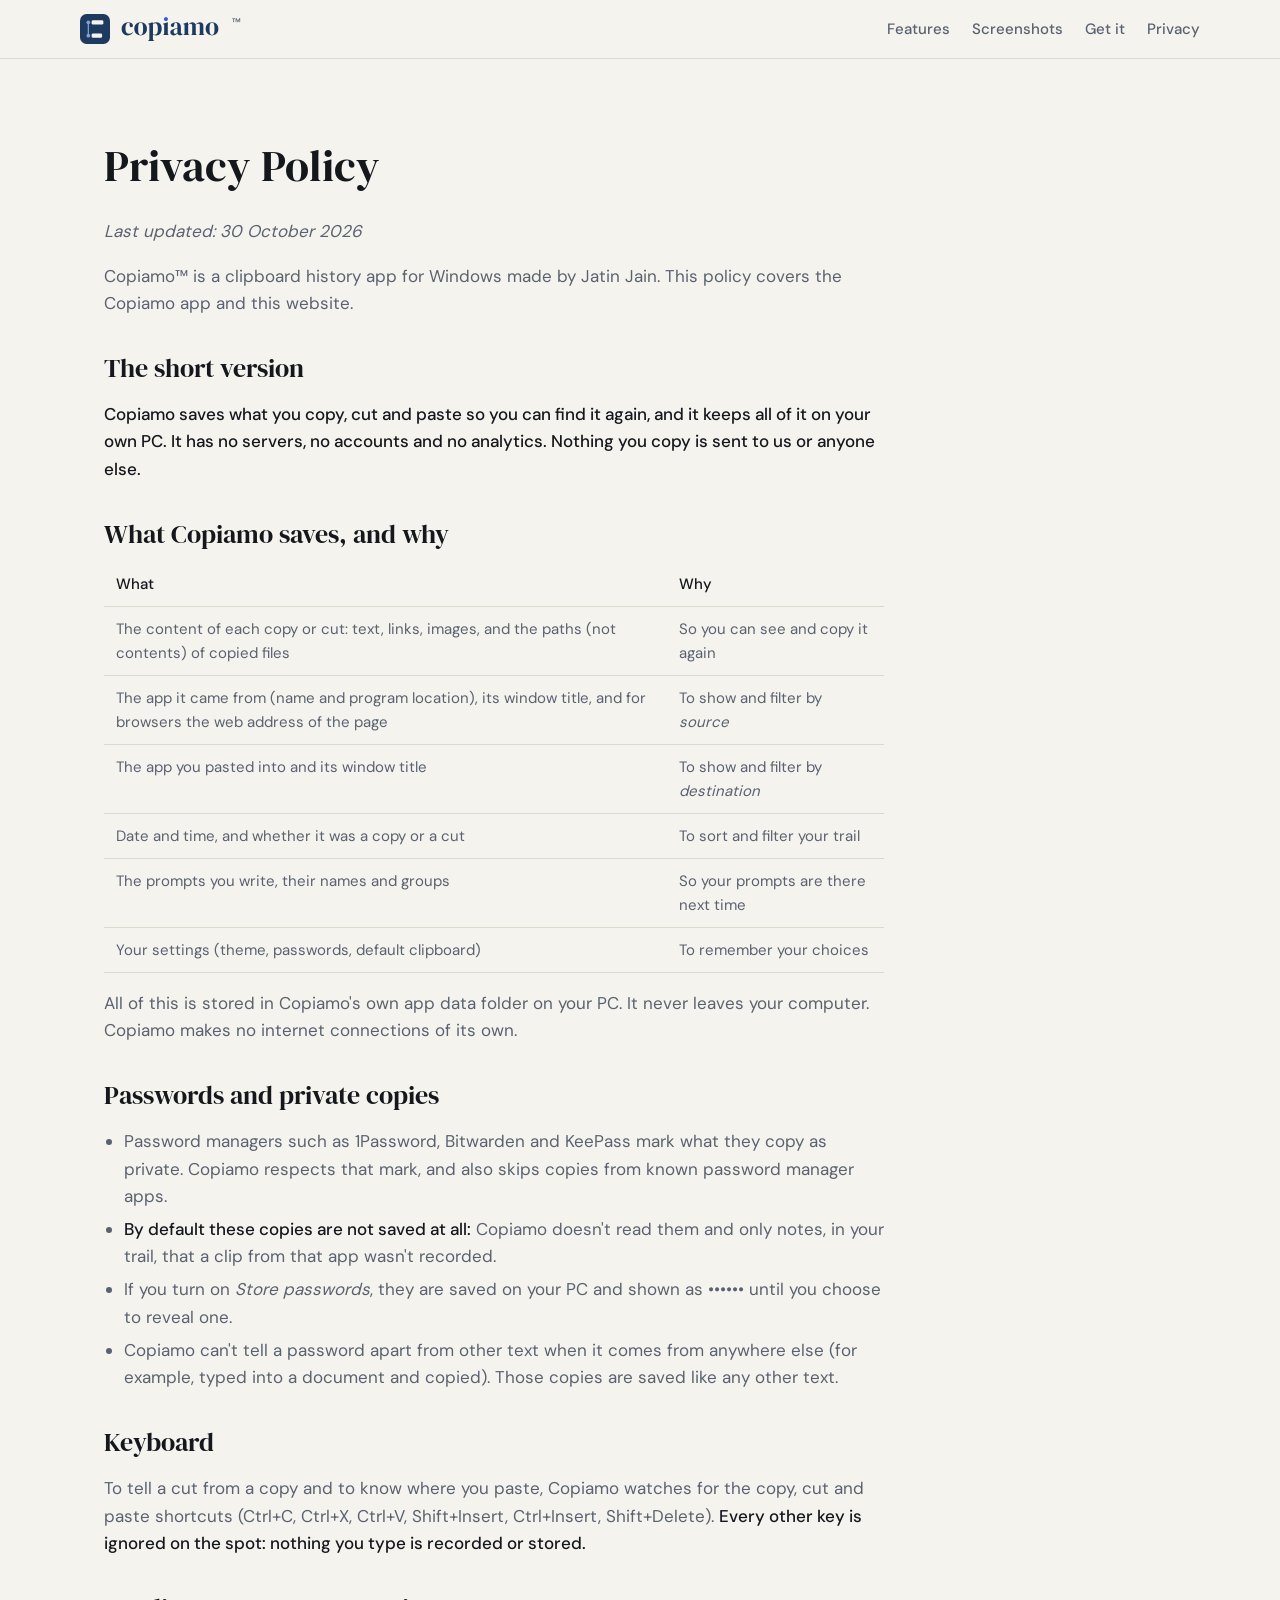
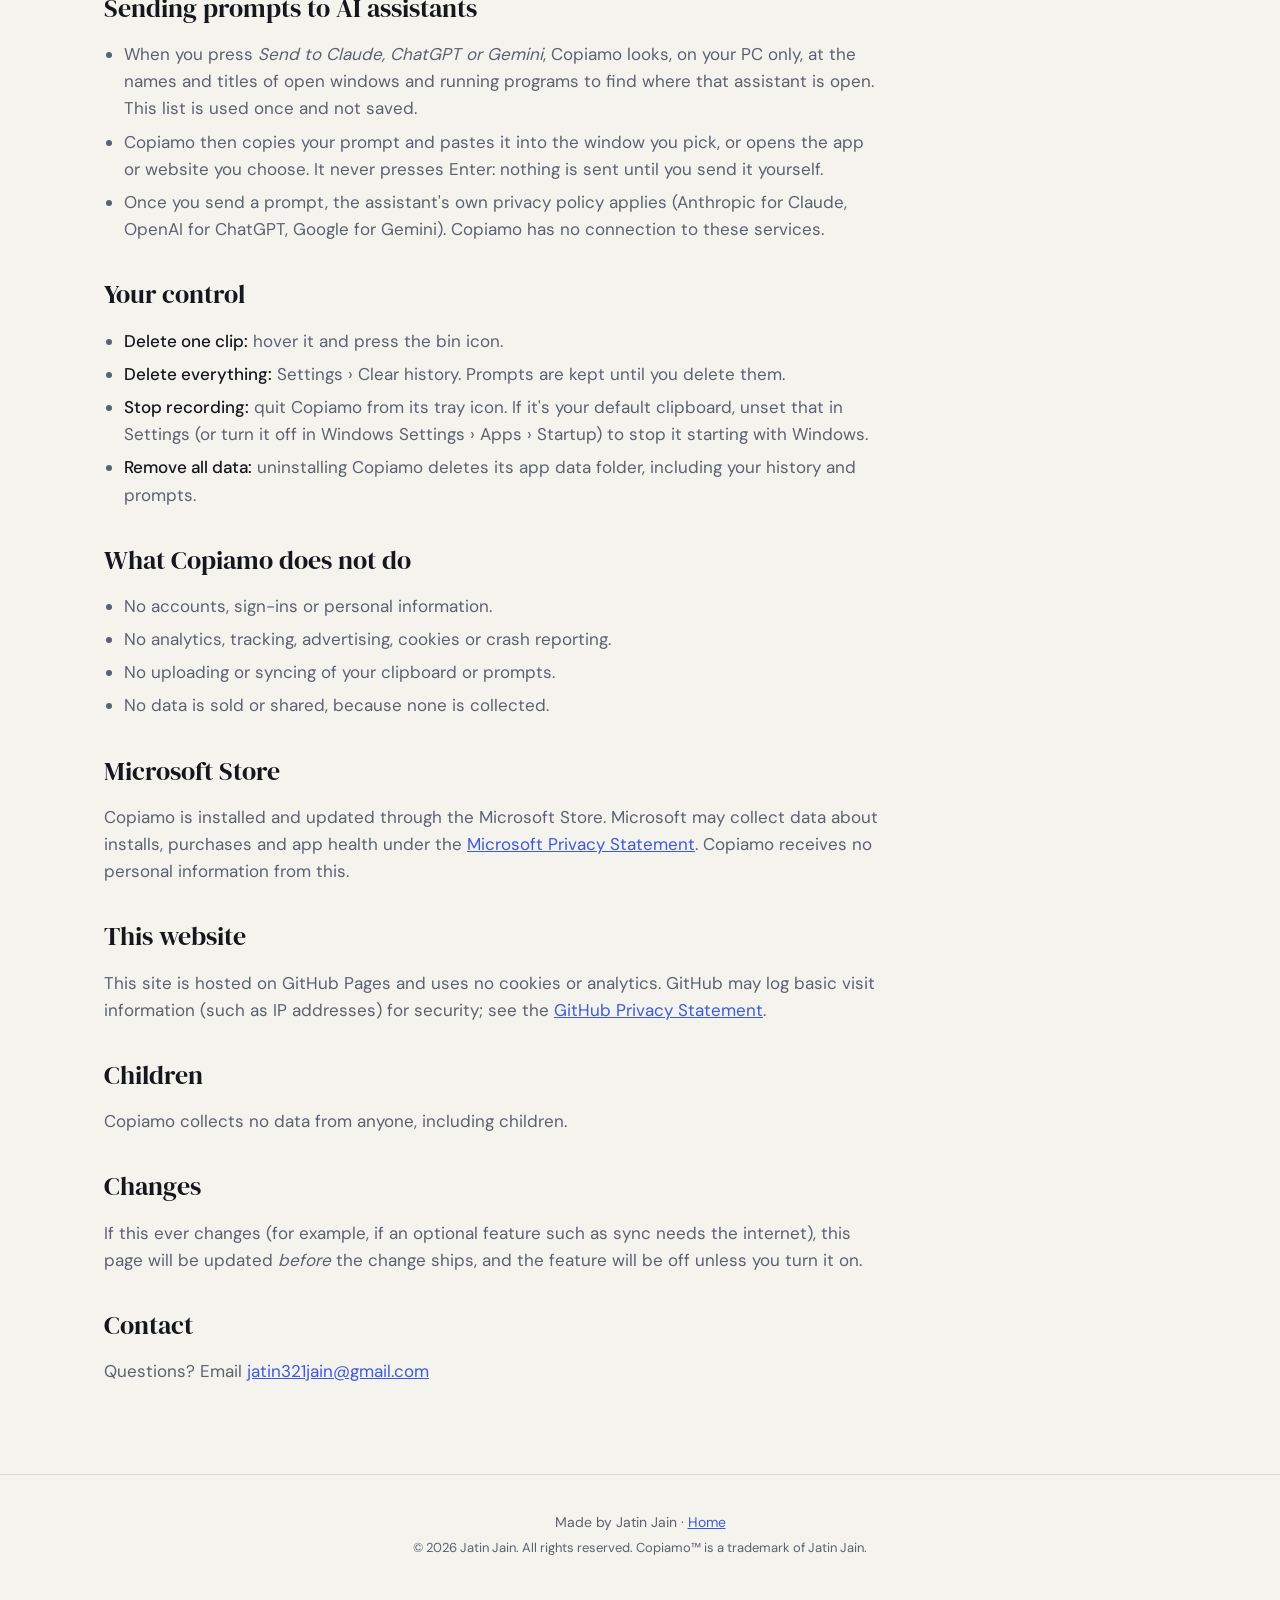
==== privacy.html @ db79dac3 "Copiamo website: landing page, screenshots and privacy policy Co-Authored-By: Claude Opus 5.5 <norep" ====
<!doctype html>
<html lang="en">
  <head>
    <meta charset="UTF-8" />
    <meta name="viewport" content="width=device-width, initial-scale=1" />
    <title>Copiamo™ · Privacy Policy</title>
    <meta name="description" content="Copiamo keeps your clipboard history only on your PC. It collects nothing and has no servers." />
    <link rel="icon" href="assets/favicon.ico" sizes="any" />
    <link rel="icon" type="image/svg+xml" href="assets/favicon.svg" />
    <link rel="stylesheet" href="styles.css" />
  </head>
  <body>
    <header class="nav">
      <a class="brand" href="./"><img class="icon" src="assets/icon.svg" alt="" width="30" height="30" /><img class="wordmark only-light" src="assets/wordmark-light.svg" alt="Copiamo" /><img class="wordmark only-dark" src="assets/wordmark-dark.svg" alt="Copiamo" /><sup class="tm" title="Copiamo is a trademark of Jatin Jain">™</sup></a>
      <nav>
        <a href="./#features">Features</a>
        <a href="./#screenshots">Screenshots</a>
        <a href="./#get">Get it</a>
        <a href="privacy.html">Privacy</a>
      </nav>
    </header>
    <main>
      <section class="page">
        <h1>Privacy Policy</h1>
        <p><em>Last updated: 30 October 2026</em></p>
        <p>Copiamo™ is a clipboard history app for Windows made by Jatin Jain. This policy covers the Copiamo app and this website.</p>

        <h2>The short version</h2>
        <p>
          <strong>Copiamo saves what you copy, cut and paste so you can find it again, and it keeps all of it on your own PC.
          It has no servers, no accounts and no analytics. Nothing you copy is sent to us or anyone else.</strong>
        </p>

        <h2>What Copiamo saves, and why</h2>
        <table>
          <tr><th>What</th><th>Why</th></tr>
          <tr><td>The content of each copy or cut: text, links, images, and the paths (not contents) of copied files</td><td>So you can see and copy it again</td></tr>
          <tr><td>The app it came from (name and program location), its window title, and for browsers the web address of the page</td><td>To show and filter by <em>source</em></td></tr>
          <tr><td>The app you pasted into and its window title</td><td>To show and filter by <em>destination</em></td></tr>
          <tr><td>Date and time, and whether it was a copy or a cut</td><td>To sort and filter your trail</td></tr>
          <tr><td>The prompts you write, their names and groups</td><td>So your prompts are there next time</td></tr>
          <tr><td>Your settings (theme, passwords, default clipboard)</td><td>To remember your choices</td></tr>
        </table>
        <p>
          All of this is stored in Copiamo's own app data folder on your PC. It never leaves your computer. Copiamo
          makes no internet connections of its own.
        </p>

        <h2>Passwords and private copies</h2>
        <ul>
          <li>
            Password managers such as 1Password, Bitwarden and KeePass mark what they copy as private. Copiamo respects
            that mark, and also skips copies from known password manager apps.
          </li>
          <li>
            <strong>By default these copies are not saved at all:</strong> Copiamo doesn't read them and only notes, in
            your trail, that a clip from that app wasn't recorded.
          </li>
          <li>
            If you turn on <em>Store passwords</em>, they are saved on your PC and shown as •••••• until you choose to
            reveal one.
          </li>
          <li>
            Copiamo can't tell a password apart from other text when it comes from anywhere else (for example, typed
            into a document and copied). Those copies are saved like any other text.
          </li>
        </ul>

        <h2>Keyboard</h2>
        <p>
          To tell a cut from a copy and to know where you paste, Copiamo watches for the copy, cut and paste shortcuts
          (Ctrl+C, Ctrl+X, Ctrl+V, Shift+Insert, Ctrl+Insert, Shift+Delete). <strong>Every other key is ignored on the
          spot: nothing you type is recorded or stored.</strong>
        </p>

        <h2>Sending prompts to AI assistants</h2>
        <ul>
          <li>
            When you press <em>Send to Claude, ChatGPT or Gemini</em>, Copiamo looks, on your PC only, at the names and
            titles of open windows and running programs to find where that assistant is open. This list is used once
            and not saved.
          </li>
          <li>
            Copiamo then copies your prompt and pastes it into the window you pick, or opens the app or website you
            choose. It never presses Enter: nothing is sent until you send it yourself.
          </li>
          <li>
            Once you send a prompt, the assistant's own privacy policy applies (Anthropic for Claude, OpenAI for ChatGPT,
            Google for Gemini). Copiamo has no connection to these services.
          </li>
        </ul>

        <h2>Your control</h2>
        <ul>
          <li><strong>Delete one clip:</strong> hover it and press the bin icon.</li>
          <li><strong>Delete everything:</strong> Settings › Clear history. Prompts are kept until you delete them.</li>
          <li><strong>Stop recording:</strong> quit Copiamo from its tray icon. If it's your default clipboard, unset that in Settings (or turn it off in Windows Settings › Apps › Startup) to stop it starting with Windows.</li>
          <li><strong>Remove all data:</strong> uninstalling Copiamo deletes its app data folder, including your history and prompts.</li>
        </ul>

        <h2>What Copiamo does not do</h2>
        <ul>
          <li>No accounts, sign-ins or personal information.</li>
          <li>No analytics, tracking, advertising, cookies or crash reporting.</li>
          <li>No uploading or syncing of your clipboard or prompts.</li>
          <li>No data is sold or shared, because none is collected.</li>
        </ul>

        <h2>Microsoft Store</h2>
        <p>
          Copiamo is installed and updated through the Microsoft Store. Microsoft may collect data about installs,
          purchases and app health under the
          <a href="https://privacy.microsoft.com/privacystatement">Microsoft Privacy Statement</a>. Copiamo receives no
          personal information from this.
        </p>

        <h2>This website</h2>
        <p>
          This site is hosted on GitHub Pages and uses no cookies or analytics. GitHub may log basic visit information
          (such as IP addresses) for security; see the
          <a href="https://docs.github.com/site-policy/privacy-policies/github-general-privacy-statement">GitHub Privacy Statement</a>.
        </p>

        <h2>Children</h2>
        <p>Copiamo collects no data from anyone, including children.</p>

        <h2>Changes</h2>
        <p>
          If this ever changes (for example, if an optional feature such as sync needs the internet), this page will be
          updated <em>before</em> the change ships, and the feature will be off unless you turn it on.
        </p>

        <h2>Contact</h2>
        <p>Questions? Email <a href="mailto:jatin321jain@gmail.com">jatin321jain@gmail.com</a></p>
      </section>
    </main>
    <footer>
      <p>Made by Jatin Jain · <a href="./">Home</a></p>
      <p class="legal">© 2026 Jatin Jain. All rights reserved. Copiamo™ is a trademark of Jatin Jain.</p>
    </footer>
  </body>
</html>
---- styles.css ----
/* Copiamo website. Colours, fonts and radii follow the Copiamo brand tokens. */
@font-face { font-family: "DM Serif Display"; src: url("assets/fonts/dm-serif-display-latin-400-normal.woff2") format("woff2"); font-weight: 400; font-display: swap; }
@font-face { font-family: "DM Sans"; src: url("assets/fonts/dm-sans-latin-400-normal.woff2") format("woff2"); font-weight: 400; font-display: swap; }
@font-face { font-family: "DM Sans"; src: url("assets/fonts/dm-sans-latin-500-normal.woff2") format("woff2"); font-weight: 500; font-display: swap; }
@font-face { font-family: "DM Mono"; src: url("assets/fonts/dm-mono-latin-400-normal.woff2") format("woff2"); font-weight: 400; font-display: swap; }

:root {
  --bg: #F5F3EE; --surface: #FFFFFF; --sunken: #ECE9E1; --brand: #1F3A5F; --on-brand: #F5F3EE;
  --accent: #3B5BDB; --on-accent: #FFFFFF; --trail: #7FA2D6; --text: #14171C; --text-2: #5A6270; --border: #DDD8CC;
  --display: "DM Serif Display", Georgia, serif;
  --ui: "DM Sans", "Segoe UI", system-ui, sans-serif;
  --mono: "DM Mono", "Cascadia Mono", Consolas, monospace;
  --radius: 10px;
}
@media (prefers-color-scheme: dark) {
  :root {
    --bg: #14171C; --surface: #1C2230; --sunken: #10131A; --accent: #6E8BF0; --on-accent: #10131A;
    --text: #F5F3EE; --text-2: #A3ABB8; --border: #2A3242;
  }
}
.only-dark { display: none !important; }
@media (prefers-color-scheme: dark) {
  .only-light { display: none !important; }
  .only-dark { display: inline-block !important; }
  img.only-dark.hero-shot { display: block !important; }
}

* { box-sizing: border-box; }
html { scroll-behavior: smooth; }
body { margin: 0; background: var(--bg); color: var(--text); font: 400 17px/1.6 var(--ui); -webkit-font-smoothing: antialiased; }
a { color: var(--accent); }
img { max-width: 100%; }
h1, h2, h3 { font-weight: 400; margin: 0; }
h2 { font-family: var(--display); font-size: 34px; line-height: 1.2; margin-bottom: 20px; }
h3 { font-size: 18px; font-weight: 500; }
sup.tm { font-family: var(--ui); font-size: 0.4em; font-weight: 500; vertical-align: super; margin-left: 2px; color: var(--text-2); }

.nav { position: sticky; top: 0; z-index: 10; display: flex; align-items: center; justify-content: space-between; gap: 16px; padding: 14px max(24px, calc((100% - 1120px) / 2)); background: var(--bg); border-bottom: 1px solid var(--border); }
.brand { display: flex; align-items: center; gap: 10px; text-decoration: none; color: var(--text); }
.brand .icon { width: 30px; height: 30px; }
.brand .wordmark { height: 26px; width: auto; }
.brand sup.tm { font-size: 11px; align-self: flex-start; }
.nav nav { display: flex; gap: 22px; flex-wrap: wrap; }
.nav nav a { color: var(--text-2); text-decoration: none; font-size: 15px; font-weight: 500; }
.nav nav a:hover { color: var(--text); }

main { max-width: 1120px; margin: 0 auto; padding: 0 24px; }
section { padding: 72px 0; border-bottom: 1px solid var(--border); }
section:last-child { border-bottom: 0; }

.hero { display: grid; grid-template-columns: minmax(0, 5fr) minmax(0, 7fr); gap: 48px; align-items: center; padding-top: 64px; }
.hero-logo { width: 88px; height: 88px; display: block; margin-bottom: 20px; }
.hero h1 { display: flex; align-items: flex-start; }
.hero h1 .wordmark { height: 64px; width: auto; }
.hero h1 sup.tm { font-size: 18px; margin-top: 6px; }
.tagline { font-family: var(--display); font-size: 30px; line-height: 1.25; margin: 16px 0 12px; }
.lead { color: var(--text-2); font-size: 18px; margin: 0 0 24px; }
.cta { display: flex; gap: 12px; flex-wrap: wrap; }
.button { display: inline-flex; align-items: center; gap: 10px; height: 44px; padding: 0 18px; border-radius: var(--radius); font-weight: 500; text-decoration: none; border: 1px solid var(--border); color: var(--text); }
.button.primary { background: var(--accent); border-color: var(--accent); color: var(--on-accent); }
.button.soon { cursor: default; }
.note { color: var(--text-2); font-size: 14px; margin-top: 16px; }
.hero-shot { width: 100%; border-radius: 14px; border: 1px solid var(--border); box-shadow: 0 16px 40px rgba(16, 19, 26, 0.12); display: block; }

.description p { max-width: 760px; color: var(--text-2); font-size: 18px; }
.description p strong { color: var(--text); font-weight: 500; }

.grid { display: grid; grid-template-columns: repeat(3, minmax(0, 1fr)); gap: 20px; }
.card { background: var(--surface); border: 1px solid var(--border); border-radius: 16px; padding: 24px; }
.card h3 { margin-bottom: 10px; display: flex; align-items: center; gap: 10px; }
.card h3 .dot { width: 10px; height: 10px; border-radius: 50%; background: var(--trail); flex: none; }
.card h3 .dot.newest { background: var(--accent); }
.card ul { margin: 0; padding-left: 18px; color: var(--text-2); font-size: 15px; }
.card li { margin: 6px 0; }
.card li strong { color: var(--text); font-weight: 500; }
.facts { list-style: none; padding: 0; margin: 28px 0 0; display: grid; grid-template-columns: repeat(2, minmax(0, 1fr)); gap: 12px 32px; color: var(--text-2); font-size: 15px; }
.facts strong { color: var(--text); font-weight: 500; }
code, .mono { font-family: var(--mono); font-size: 0.9em; background: var(--sunken); padding: 1px 6px; border-radius: 6px; }

.screenshots figure { margin: 0 0 32px; }
.screenshots img { border-radius: 12px; border: 1px solid var(--border); display: block; width: 100%; }
.screenshots figcaption { color: var(--text-2); font-size: 15px; margin-top: 10px; }
.shot-grid { display: grid; grid-template-columns: repeat(2, minmax(0, 1fr)); gap: 28px; }

.platform { display: flex; align-items: center; gap: 18px; padding: 20px 22px; border: 1px solid var(--border); border-radius: 16px; background: var(--surface); max-width: 560px; color: var(--text); text-decoration: none; }
.platform-icon { width: 40px; height: 40px; flex: none; color: var(--text); }
.platform p { margin: 4px 0 0; color: var(--text-2); font-size: 15px; }
.badge { font-size: 12px; font-weight: 500; padding: 2px 8px; border-radius: 6px; background: var(--sunken); color: var(--text-2); margin-left: 6px; vertical-align: middle; }
.steps { color: var(--text-2); padding-left: 22px; max-width: 760px; }
.steps li { margin: 8px 0; }
.steps strong { color: var(--text); font-weight: 500; }

.faq details { border-bottom: 1px solid var(--border); padding: 16px 0; max-width: 820px; }
.faq summary { cursor: pointer; font-weight: 500; }
.faq details p { color: var(--text-2); margin: 10px 0 0; }

.page { max-width: 780px; }
.page h1 { font-family: var(--display); font-size: 44px; margin-bottom: 8px; }
.page h2 { font-size: 26px; margin: 36px 0 12px; }
.page p, .page li { color: var(--text-2); }
.page strong { color: var(--text); font-weight: 500; }
.page ul { padding-left: 20px; }
.page li { margin: 6px 0; }
.page table { border-collapse: collapse; width: 100%; font-size: 15px; margin: 8px 0; }
.page th, .page td { text-align: left; padding: 10px 12px; border-bottom: 1px solid var(--border); vertical-align: top; color: var(--text-2); }
.page th { color: var(--text); font-weight: 500; }

footer { border-top: 1px solid var(--border); padding: 32px 24px 48px; text-align: center; color: var(--text-2); font-size: 14px; }
footer p { margin: 4px 0; }
.legal { font-size: 13px; }

@media (max-width: 900px) {
  .hero { grid-template-columns: 1fr; }
  .grid, .shot-grid, .facts { grid-template-columns: 1fr; }
  .nav nav { gap: 14px; }
  .tagline { font-size: 26px; }
}
@media (max-width: 560px) {
  .nav nav { display: none; }
  section { padding: 48px 0; }
}
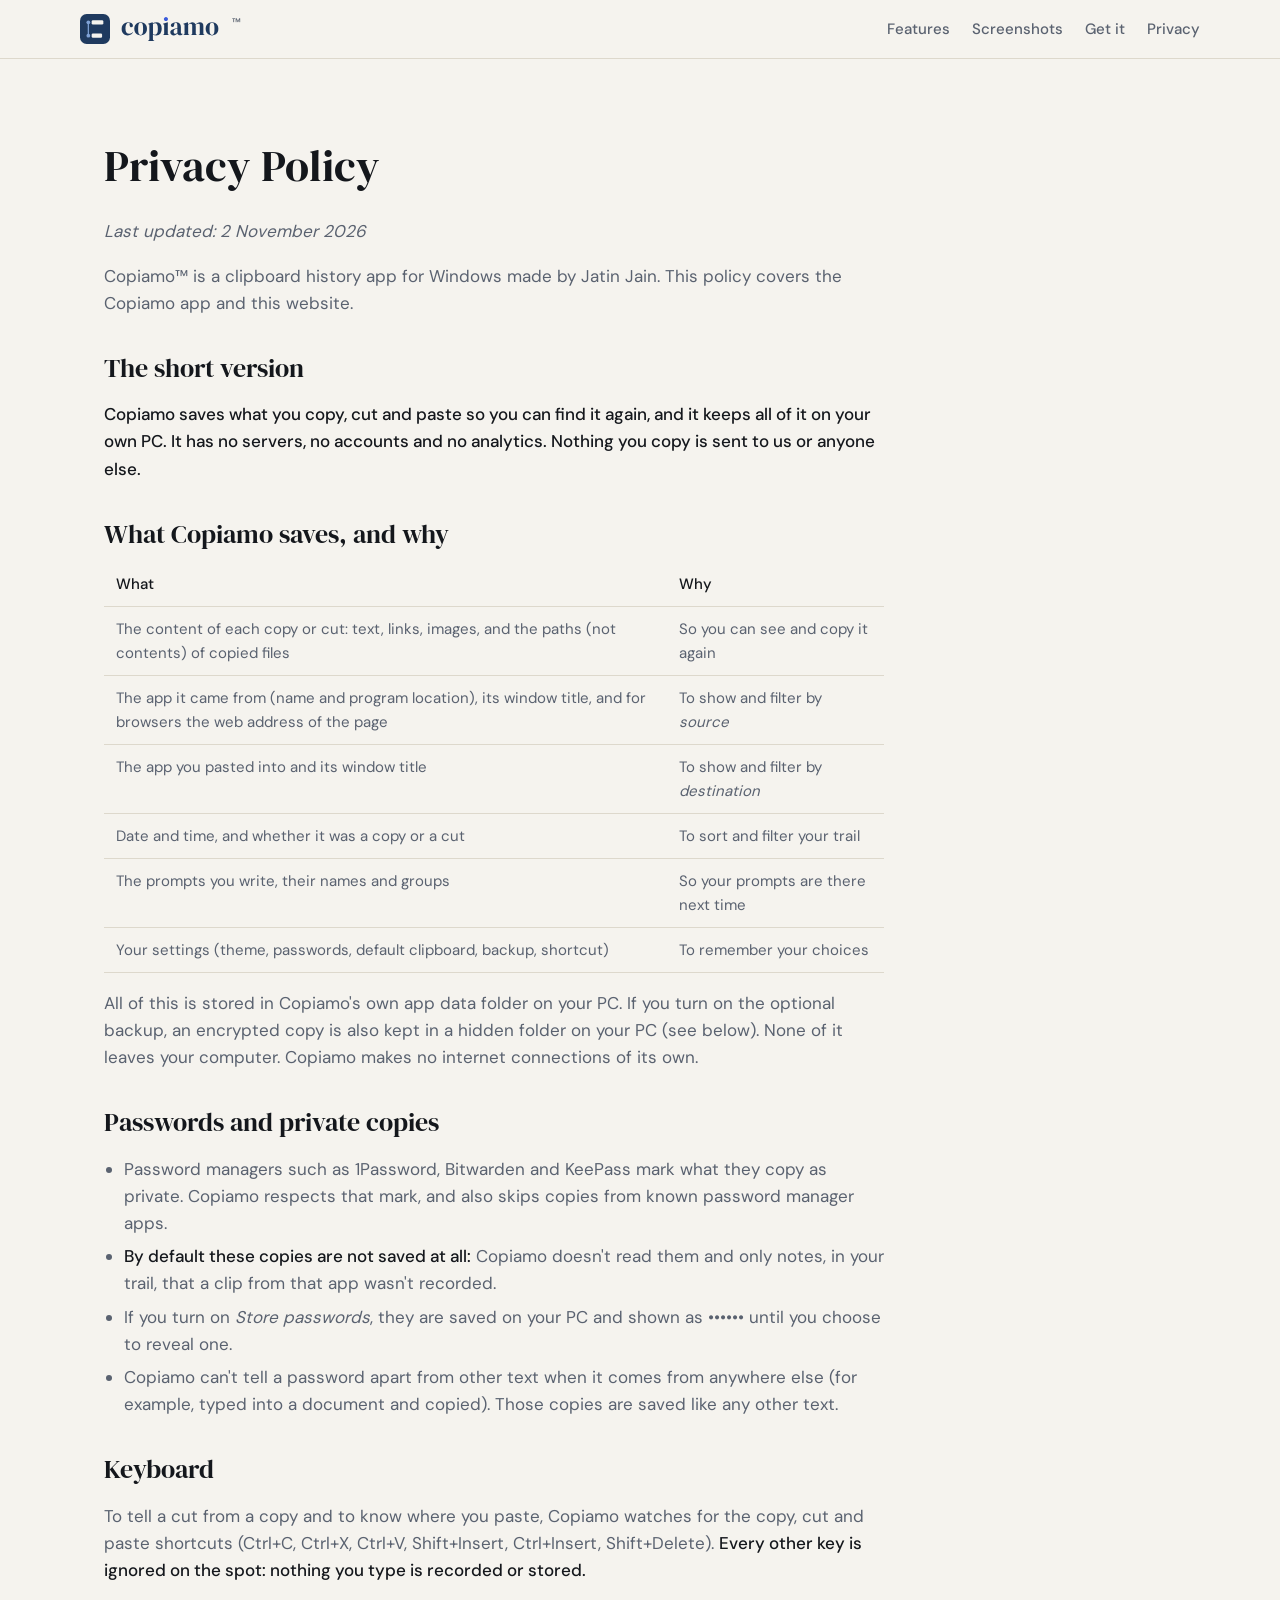
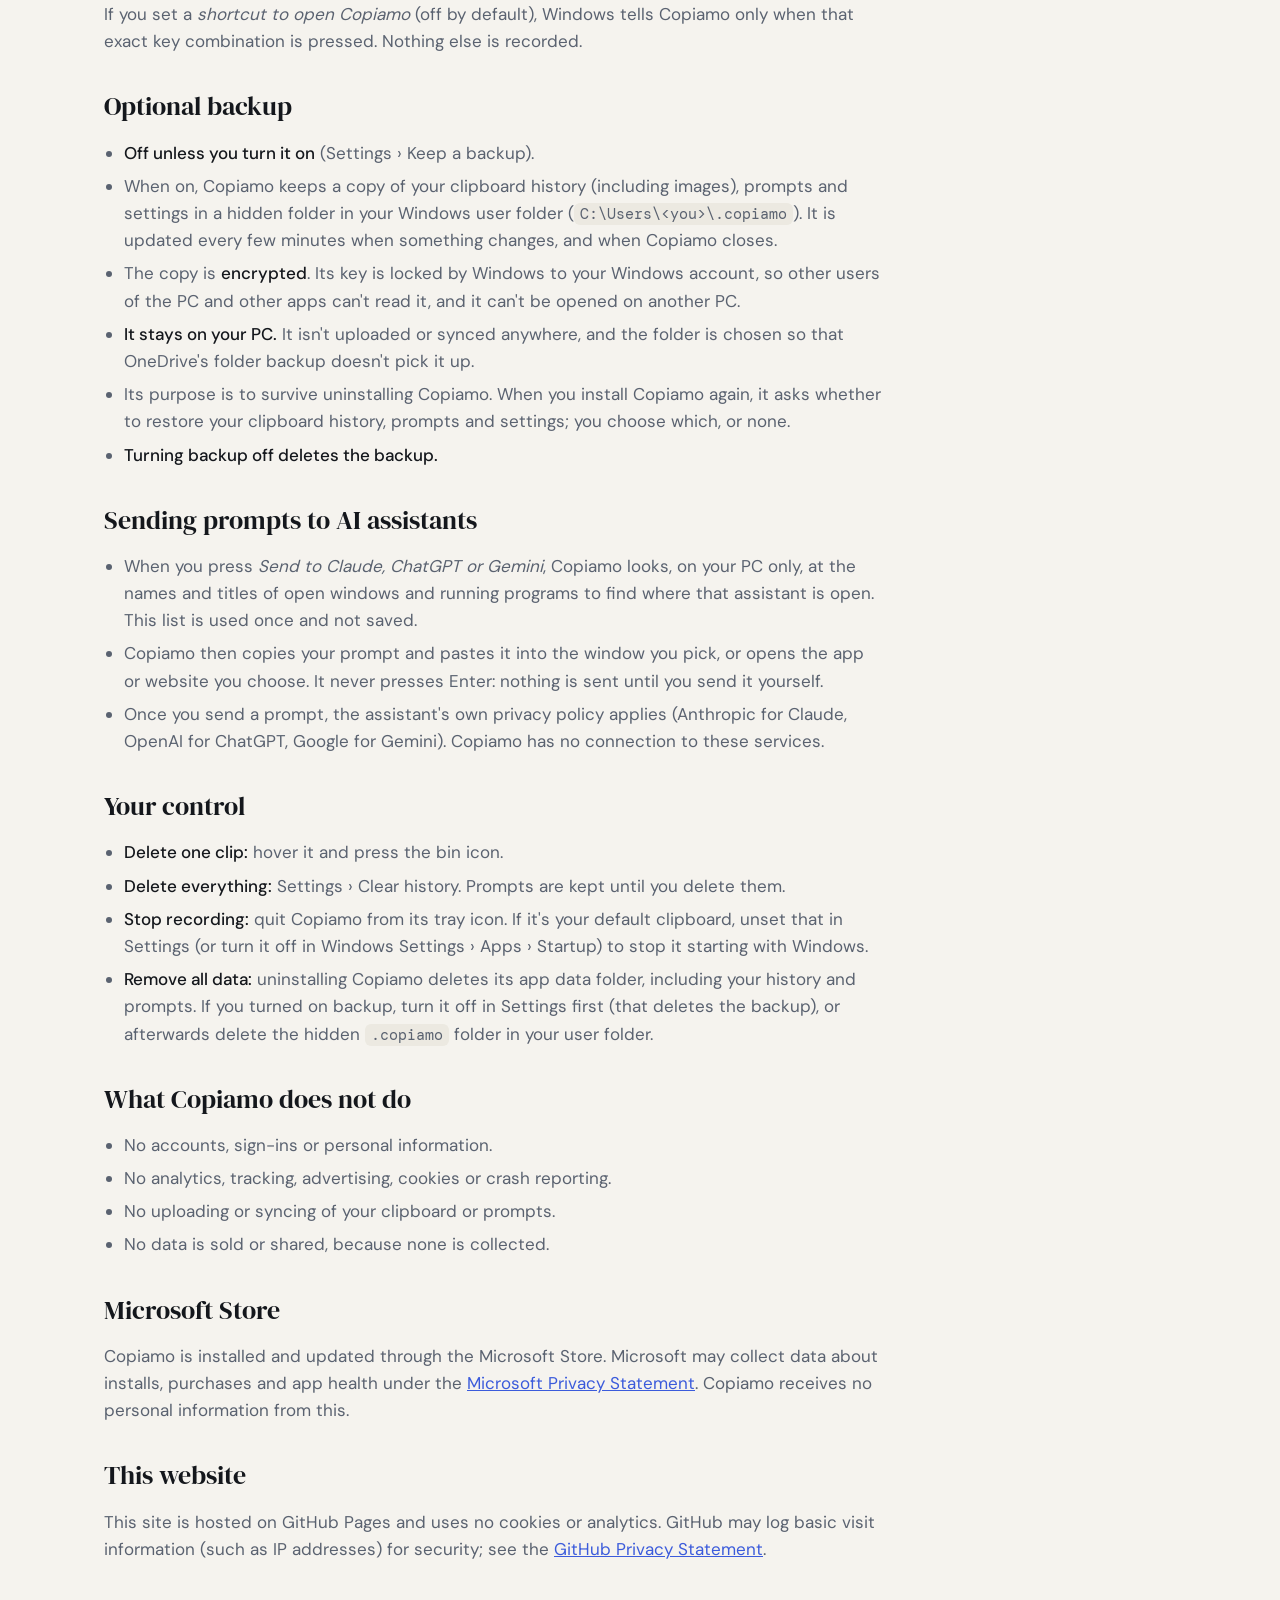
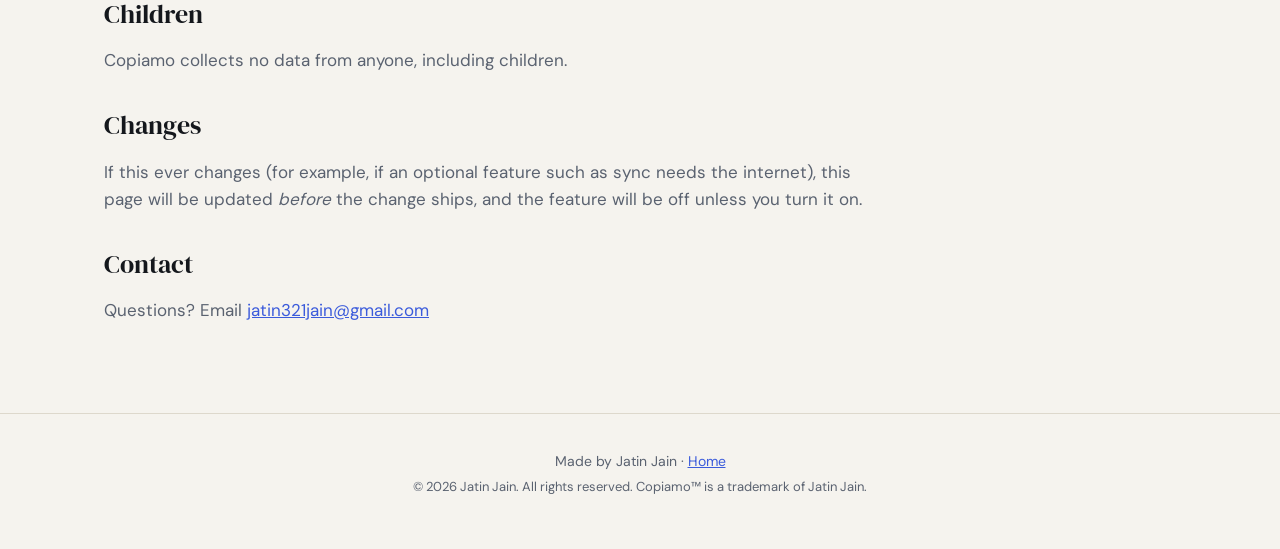
==== commit ea4af7e7: "v1.1.0: optional backup and open shortcut; privacy policy updated (2 Nov 2026) Co-Authored-By: Claud" ====
--- a/privacy.html
+++ b/privacy.html
@@ -22,7 +22,7 @@
     <main>
       <section class="page">
         <h1>Privacy Policy</h1>
-        <p><em>Last updated: 30 October 2026</em></p>
+        <p><em>Last updated: 2 November 2026</em></p>
         <p>Copiamo™ is a clipboard history app for Windows made by Jatin Jain. This policy covers the Copiamo app and this website.</p>
 
         <h2>The short version</h2>
@@ -39,11 +39,12 @@
           <tr><td>The app you pasted into and its window title</td><td>To show and filter by <em>destination</em></td></tr>
           <tr><td>Date and time, and whether it was a copy or a cut</td><td>To sort and filter your trail</td></tr>
           <tr><td>The prompts you write, their names and groups</td><td>So your prompts are there next time</td></tr>
-          <tr><td>Your settings (theme, passwords, default clipboard)</td><td>To remember your choices</td></tr>
+          <tr><td>Your settings (theme, passwords, default clipboard, backup, shortcut)</td><td>To remember your choices</td></tr>
         </table>
         <p>
-          All of this is stored in Copiamo's own app data folder on your PC. It never leaves your computer. Copiamo
-          makes no internet connections of its own.
+          All of this is stored in Copiamo's own app data folder on your PC. If you turn on the optional backup, an
+          encrypted copy is also kept in a hidden folder on your PC (see below). None of it leaves your computer.
+          Copiamo makes no internet connections of its own.
         </p>
 
         <h2>Passwords and private copies</h2>
@@ -72,6 +73,33 @@
           (Ctrl+C, Ctrl+X, Ctrl+V, Shift+Insert, Ctrl+Insert, Shift+Delete). <strong>Every other key is ignored on the
           spot: nothing you type is recorded or stored.</strong>
         </p>
+        <p>
+          If you set a <em>shortcut to open Copiamo</em> (off by default), Windows tells Copiamo only when that exact key
+          combination is pressed. Nothing else is recorded.
+        </p>
+
+        <h2>Optional backup</h2>
+        <ul>
+          <li><strong>Off unless you turn it on</strong> (Settings › Keep a backup).</li>
+          <li>
+            When on, Copiamo keeps a copy of your clipboard history (including images), prompts and settings in a hidden
+            folder in your Windows user folder (<code>C:\Users\&lt;you&gt;\.copiamo</code>). It is updated every few
+            minutes when something changes, and when Copiamo closes.
+          </li>
+          <li>
+            The copy is <strong>encrypted</strong>. Its key is locked by Windows to your Windows account, so other users
+            of the PC and other apps can't read it, and it can't be opened on another PC.
+          </li>
+          <li>
+            <strong>It stays on your PC.</strong> It isn't uploaded or synced anywhere, and the folder is chosen so that
+            OneDrive's folder backup doesn't pick it up.
+          </li>
+          <li>
+            Its purpose is to survive uninstalling Copiamo. When you install Copiamo again, it asks whether to restore
+            your clipboard history, prompts and settings; you choose which, or none.
+          </li>
+          <li><strong>Turning backup off deletes the backup.</strong></li>
+        </ul>
 
         <h2>Sending prompts to AI assistants</h2>
         <ul>
@@ -95,7 +123,7 @@
           <li><strong>Delete one clip:</strong> hover it and press the bin icon.</li>
           <li><strong>Delete everything:</strong> Settings › Clear history. Prompts are kept until you delete them.</li>
           <li><strong>Stop recording:</strong> quit Copiamo from its tray icon. If it's your default clipboard, unset that in Settings (or turn it off in Windows Settings › Apps › Startup) to stop it starting with Windows.</li>
-          <li><strong>Remove all data:</strong> uninstalling Copiamo deletes its app data folder, including your history and prompts.</li>
+          <li><strong>Remove all data:</strong> uninstalling Copiamo deletes its app data folder, including your history and prompts. If you turned on backup, turn it off in Settings first (that deletes the backup), or afterwards delete the hidden <code>.copiamo</code> folder in your user folder.</li>
         </ul>
 
         <h2>What Copiamo does not do</h2>
--- a/styles.css
+++ b/styles.css
@@ -58,7 +58,6 @@
 .cta { display: flex; gap: 12px; flex-wrap: wrap; }
 .button { display: inline-flex; align-items: center; gap: 10px; height: 44px; padding: 0 18px; border-radius: var(--radius); font-weight: 500; text-decoration: none; border: 1px solid var(--border); color: var(--text); }
 .button.primary { background: var(--accent); border-color: var(--accent); color: var(--on-accent); }
-.button.soon { cursor: default; }
 .note { color: var(--text-2); font-size: 14px; margin-top: 16px; }
 .hero-shot { width: 100%; border-radius: 14px; border: 1px solid var(--border); box-shadow: 0 16px 40px rgba(16, 19, 26, 0.12); display: block; }
 
@@ -84,6 +83,7 @@
 
 .platform { display: flex; align-items: center; gap: 18px; padding: 20px 22px; border: 1px solid var(--border); border-radius: 16px; background: var(--surface); max-width: 560px; color: var(--text); text-decoration: none; }
 .platform-icon { width: 40px; height: 40px; flex: none; color: var(--text); }
+a.platform:hover { border-color: var(--accent); }
 .platform p { margin: 4px 0 0; color: var(--text-2); font-size: 15px; }
 .badge { font-size: 12px; font-weight: 500; padding: 2px 8px; border-radius: 6px; background: var(--sunken); color: var(--text-2); margin-left: 6px; vertical-align: middle; }
 .steps { color: var(--text-2); padding-left: 22px; max-width: 760px; }
